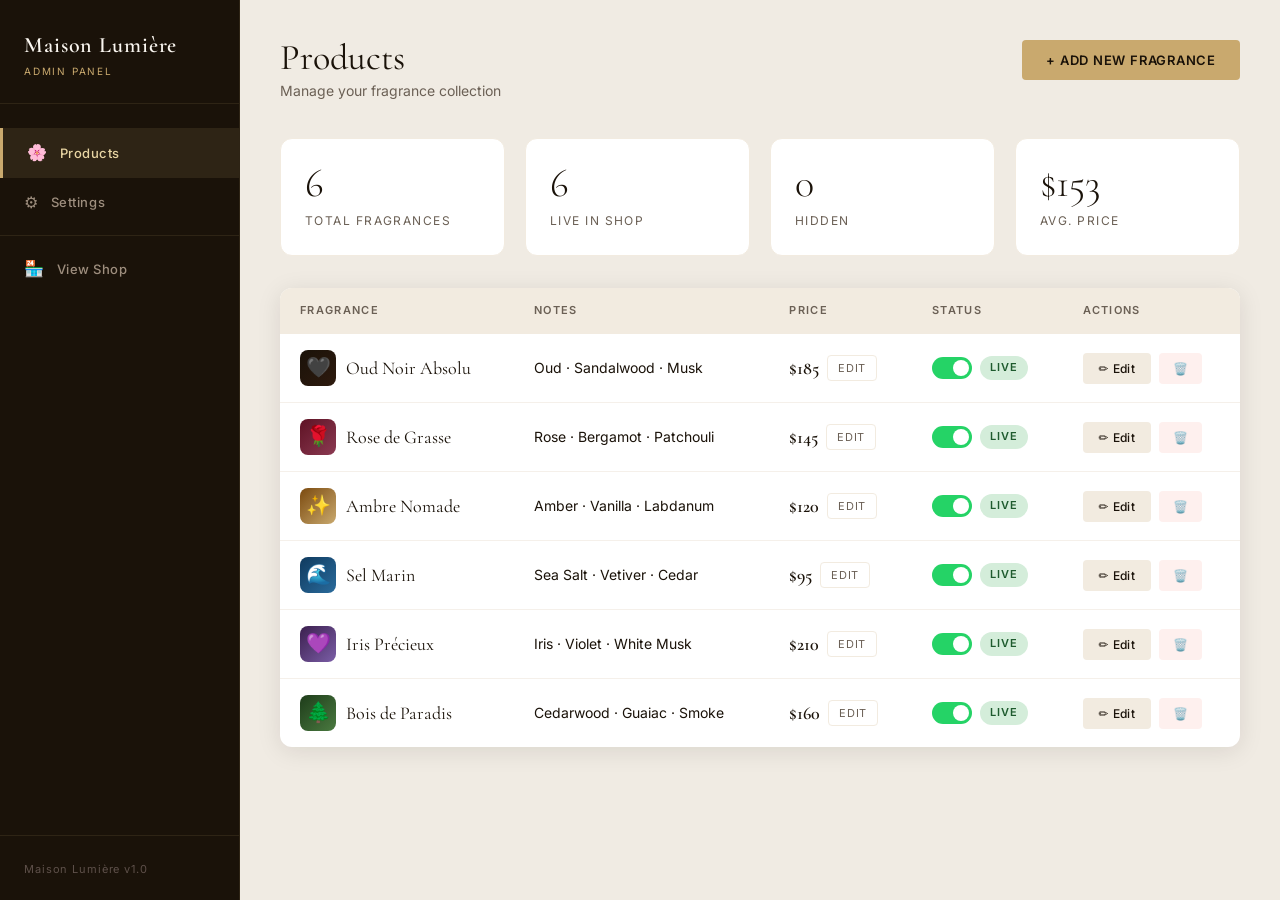
==== admin/index.html @ b57f6937 "Add files via upload" ====
<!DOCTYPE html>
<html lang="en">
<head>
  <meta charset="UTF-8"/>
  <meta name="viewport" content="width=device-width, initial-scale=1.0"/>
  <title>Admin — Maison Lumière</title>
  <link rel="preconnect" href="https://fonts.googleapis.com"/>
  <link href="https://fonts.googleapis.com/css2?family=Cormorant+Garamond:ital,wght@0,300;0,400;0,600;1,400&family=Inter:wght@300;400;500;600&display=swap" rel="stylesheet"/>
  <link rel="stylesheet" href="../css/style.css"/>
  <link rel="stylesheet" href="admin.css"/>
</head>
<body class="admin-body">

  <!-- ADMIN SIDEBAR -->
  <aside class="admin-sidebar">
    <div class="sidebar-logo">
      <span class="logo-main">Maison Lumière</span>
      <span class="logo-sub">Admin Panel</span>
    </div>
    <nav class="sidebar-nav">
      <a href="#" class="sn-item active" data-tab="products">
        <span class="sn-icon">🌸</span> Products
      </a>
      <a href="#" class="sn-item" data-tab="settings">
        <span class="sn-icon">⚙️</span> Settings
      </a>
      <a href="../index.html" class="sn-item sn-external">
        <span class="sn-icon">🏪</span> View Shop
      </a>
    </nav>
    <div class="sidebar-footer">
      <span class="sidebar-version">Maison Lumière v1.0</span>
    </div>
  </aside>

  <!-- MAIN CONTENT -->
  <main class="admin-main">

    <!-- PRODUCTS TAB -->
    <div class="tab-pane active" id="tab-products">
      <div class="admin-topbar">
        <div>
          <h1 class="admin-title">Products</h1>
          <p class="admin-subtitle">Manage your fragrance collection</p>
        </div>
        <button class="btn-add" id="btnAddProduct">+ Add New Fragrance</button>
      </div>

      <!-- Stats -->
      <div class="stats-row" id="statsRow"></div>

      <!-- Product Table -->
      <div class="table-wrap">
        <table class="admin-table" id="adminTable">
          <thead>
            <tr>
              <th>Fragrance</th>
              <th>Notes</th>
              <th>Price</th>
              <th>Status</th>
              <th>Actions</th>
            </tr>
          </thead>
          <tbody id="adminTableBody"></tbody>
        </table>
      </div>
    </div>

    <!-- SETTINGS TAB -->
    <div class="tab-pane" id="tab-settings">
      <div class="admin-topbar">
        <div>
          <h1 class="admin-title">Settings</h1>
          <p class="admin-subtitle">WhatsApp number, shop name, currency</p>
        </div>
      </div>
      <div class="settings-card">
        <div class="settings-section">
          <h3 class="settings-heading">WhatsApp Configuration</h3>
          <div class="form-group">
            <label>WhatsApp Number</label>
            <input type="text" id="settingWhatsapp" placeholder="e.g. 9665XXXXXXXX (with country code, no +)"/>
            <small>Include country code without +. Example: 9665XXXXXXXX for Saudi Arabia</small>
          </div>
        </div>
        <div class="settings-section">
          <h3 class="settings-heading">Shop Identity</h3>
          <div class="form-group">
            <label>Shop Name</label>
            <input type="text" id="settingShopName" placeholder="My Fragrance Shop"/>
          </div>
          <div class="form-group">
            <label>Currency</label>
            <select id="settingCurrency">
              <option value="USD">USD ($)</option>
              <option value="EUR">EUR (€)</option>
              <option value="GBP">GBP (£)</option>
              <option value="SAR">SAR (SR)</option>
              <option value="AED">AED</option>
            </select>
          </div>
        </div>
        <button class="btn-save" id="btnSaveSettings">Save Settings</button>
        <p class="save-msg" id="saveMsg" style="display:none">✓ Settings saved!</p>
      </div>
    </div>

  </main>

  <!-- ADD / EDIT PRODUCT MODAL -->
  <div class="modal-overlay" id="productModal">
    <div class="modal admin-modal">
      <button class="modal-close" id="productModalClose">✕</button>
      <h3 class="modal-title" id="productModalTitle">Add New Fragrance</h3>

      <div class="modal-grid">
        <div class="form-group">
          <label>Fragrance Name *</label>
          <input type="text" id="pName" placeholder="e.g. Oud Noir Absolu"/>
        </div>
        <div class="form-group">
          <label>Price *</label>
          <input type="number" id="pPrice" placeholder="e.g. 150" min="0"/>
        </div>
        <div class="form-group full">
          <label>Scent Notes</label>
          <input type="text" id="pNotes" placeholder="e.g. Oud · Rose · Musk"/>
        </div>
        <div class="form-group full">
          <label>Description</label>
          <textarea id="pDesc" placeholder="Describe the fragrance experience..."></textarea>
        </div>
        <div class="form-group">
          <label>Emoji Icon</label>
          <input type="text" id="pEmoji" placeholder="🌸" maxlength="4"/>
        </div>
        <div class="form-group">
          <label>Badge (optional)</label>
          <input type="text" id="pBadge" placeholder="New / Limited / Bestseller"/>
        </div>
        <div class="form-group full">
          <label>Card Background Gradient</label>
          <select id="pBg">
            <option value="linear-gradient(135deg,#1A1209 0%,#2E1A0E 100%)">Dark Oud</option>
            <option value="linear-gradient(135deg,#5E1224 0%,#8B3A52 100%)">Deep Rose</option>
            <option value="linear-gradient(135deg,#7B4A0F 0%,#C9A96E 100%)">Warm Amber</option>
            <option value="linear-gradient(135deg,#0F3A5E 0%,#2A6B9C 100%)">Ocean Blue</option>
            <option value="linear-gradient(135deg,#3B1F4E 0%,#7B5EA7 100%)">Iris Purple</option>
            <option value="linear-gradient(135deg,#1E3C1A 0%,#4A7A40 100%)">Forest Green</option>
            <option value="linear-gradient(135deg,#3A2B1A 0%,#6B5040 100%)">Rich Brown</option>
            <option value="linear-gradient(135deg,#C9A96E 0%,#E8D5A3 100%)">Gold</option>
          </select>
        </div>
        <div class="form-group">
          <label>Available in Shop</label>
          <select id="pAvailable">
            <option value="true">Yes — Show to customers</option>
            <option value="false">No — Hide from shop</option>
          </select>
        </div>
      </div>

      <input type="hidden" id="pEditId" value=""/>
      <button class="btn-save" id="btnSaveProduct">Save Fragrance</button>
    </div>
  </div>

  <!-- DELETE CONFIRM MODAL -->
  <div class="modal-overlay" id="deleteModal">
    <div class="modal" style="max-width:380px; text-align:center;">
      <button class="modal-close" id="deleteModalClose">✕</button>
      <div style="font-size:48px; margin-bottom:16px;">🗑️</div>
      <h3 class="modal-title" style="margin-bottom:8px;">Remove Fragrance?</h3>
      <p style="color:var(--smoke); margin-bottom:28px;" id="deleteProductName">This cannot be undone.</p>
      <div style="display:flex; gap:12px; justify-content:center;">
        <button class="btn-cancel" id="deleteCancel">Cancel</button>
        <button class="btn-delete" id="deleteConfirm">Yes, Remove</button>
      </div>
    </div>
  </div>

  <script src="../js/products.js"></script>
  <script src="admin.js"></script>
</body>
</html>
---- css/style.css ----
/* =============================================
   MAISON LUMIÈRE — FRAGRANCE SHOP STYLESHEET
   ============================================= */

/* --- TOKENS --- */
:root {
  --gold:        #C9A96E;
  --gold-light:  #E8D5A3;
  --gold-dark:   #9B7A3F;
  --ink:         #1A1209;
  --ink-soft:    #2E2415;
  --smoke:       #6B6055;
  --parchment:   #FAF6F0;
  --parchment-2: #F2EBE0;
  --white:       #FFFFFF;
  --green-wa:    #25D366;

  --font-display: 'Cormorant Garamond', Georgia, serif;
  --font-body:    'Inter', system-ui, sans-serif;

  --radius: 4px;
  --radius-lg: 12px;
  --shadow: 0 4px 24px rgba(26,18,9,0.10);
  --shadow-hover: 0 12px 40px rgba(26,18,9,0.18);
}

/* --- RESET --- */
*, *::before, *::after { box-sizing: border-box; margin: 0; padding: 0; }
html { scroll-behavior: smooth; }
body {
  font-family: var(--font-body);
  background: var(--parchment);
  color: var(--ink);
  line-height: 1.6;
  font-size: 15px;
}
a { text-decoration: none; color: inherit; }
img { display: block; max-width: 100%; }
input, select, textarea, button { font-family: inherit; font-size: inherit; }

/* --- HEADER --- */
.site-header {
  position: sticky;
  top: 0;
  z-index: 100;
  background: rgba(250, 246, 240, 0.92);
  backdrop-filter: blur(12px);
  border-bottom: 1px solid var(--gold-light);
}
.header-inner {
  max-width: 1200px;
  margin: 0 auto;
  padding: 0 32px;
  height: 68px;
  display: flex;
  align-items: center;
  justify-content: space-between;
}
.logo { display: flex; flex-direction: column; line-height: 1.1; }
.logo-main {
  font-family: var(--font-display);
  font-size: 22px;
  font-weight: 600;
  color: var(--ink);
  letter-spacing: 0.04em;
}
.logo-sub {
  font-size: 10px;
  letter-spacing: 0.18em;
  text-transform: uppercase;
  color: var(--gold-dark);
  font-weight: 400;
}
.nav { display: flex; align-items: center; gap: 32px; }
.nav a {
  font-size: 13px;
  letter-spacing: 0.06em;
  text-transform: uppercase;
  color: var(--smoke);
  font-weight: 500;
  transition: color 0.2s;
}
.nav a:hover { color: var(--gold-dark); }
.nav-admin {
  background: var(--ink);
  color: var(--gold-light) !important;
  padding: 8px 16px;
  border-radius: var(--radius);
}
.nav-admin:hover { background: var(--ink-soft) !important; color: var(--gold) !important; }

/* --- HERO --- */
.hero {
  min-height: 88vh;
  display: grid;
  grid-template-columns: 1fr 1fr;
  align-items: center;
  max-width: 1200px;
  margin: 0 auto;
  padding: 80px 32px;
  gap: 64px;
  position: relative;
}
.hero-eyebrow {
  font-size: 11px;
  letter-spacing: 0.2em;
  text-transform: uppercase;
  color: var(--gold-dark);
  margin-bottom: 20px;
  font-weight: 500;
}
.hero-title {
  font-family: var(--font-display);
  font-size: clamp(52px, 6vw, 80px);
  font-weight: 300;
  line-height: 1.08;
  color: var(--ink);
  margin-bottom: 24px;
}
.hero-title em { font-style: italic; color: var(--gold-dark); }
.hero-desc {
  color: var(--smoke);
  font-size: 16px;
  line-height: 1.75;
  max-width: 420px;
  margin-bottom: 40px;
}
.btn-primary {
  display: inline-block;
  background: var(--ink);
  color: var(--gold-light);
  padding: 14px 32px;
  border-radius: var(--radius);
  font-size: 13px;
  letter-spacing: 0.1em;
  text-transform: uppercase;
  font-weight: 500;
  transition: background 0.2s, transform 0.15s;
}
.btn-primary:hover { background: var(--gold-dark); transform: translateY(-1px); }

/* Hero orbs — abstract fragrance "liquid" visual */
.hero-visual {
  position: relative;
  height: 480px;
}
.hero-orb {
  position: absolute;
  border-radius: 50%;
  filter: blur(60px);
  mix-blend-mode: multiply;
}
.orb-1 { width: 360px; height: 360px; background: #D4A96E55; top: 40px; left: 40px; animation: drift 8s ease-in-out infinite; }
.orb-2 { width: 260px; height: 260px; background: #9B7A3F44; top: 120px; left: 140px; animation: drift 11s ease-in-out infinite reverse; }
.orb-3 { width: 200px; height: 200px; background: #C9A96E33; bottom: 60px; right: 40px; animation: drift 14s ease-in-out infinite; }
@keyframes drift {
  0%, 100% { transform: translate(0, 0) scale(1); }
  33% { transform: translate(20px, -20px) scale(1.05); }
  66% { transform: translate(-15px, 15px) scale(0.97); }
}

/* --- SHOP SECTION --- */
.shop-section {
  background: var(--parchment-2);
  padding: 100px 32px;
}
.section-header { text-align: center; margin-bottom: 64px; }
.section-eyebrow {
  font-size: 11px;
  letter-spacing: 0.22em;
  text-transform: uppercase;
  color: var(--gold-dark);
  margin-bottom: 16px;
  font-weight: 500;
}
.section-title {
  font-family: var(--font-display);
  font-size: clamp(36px, 4vw, 52px);
  font-weight: 300;
  color: var(--ink);
  line-height: 1.15;
}
.section-title em { font-style: italic; color: var(--gold-dark); }

.product-grid {
  max-width: 1200px;
  margin: 0 auto;
  display: grid;
  grid-template-columns: repeat(auto-fill, minmax(280px, 1fr));
  gap: 32px;
}

/* Product Card */
.product-card {
  background: var(--white);
  border-radius: var(--radius-lg);
  overflow: hidden;
  box-shadow: var(--shadow);
  transition: box-shadow 0.3s, transform 0.3s;
  display: flex;
  flex-direction: column;
}
.product-card:hover { box-shadow: var(--shadow-hover); transform: translateY(-4px); }

.product-thumb {
  width: 100%;
  aspect-ratio: 3/4;
  display: flex;
  align-items: center;
  justify-content: center;
  font-size: 72px;
  position: relative;
  overflow: hidden;
}
.product-badge {
  position: absolute;
  top: 16px;
  right: 16px;
  background: var(--ink);
  color: var(--gold-light);
  font-size: 10px;
  letter-spacing: 0.12em;
  text-transform: uppercase;
  padding: 4px 10px;
  border-radius: 2px;
}

.product-body { padding: 24px; flex: 1; display: flex; flex-direction: column; }
.product-notes {
  font-size: 10px;
  letter-spacing: 0.14em;
  text-transform: uppercase;
  color: var(--gold-dark);
  margin-bottom: 8px;
}
.product-name {
  font-family: var(--font-display);
  font-size: 24px;
  font-weight: 400;
  color: var(--ink);
  line-height: 1.2;
  margin-bottom: 10px;
}
.product-desc {
  font-size: 13px;
  color: var(--smoke);
  line-height: 1.65;
  flex: 1;
  margin-bottom: 20px;
}
.product-footer {
  display: flex;
  align-items: center;
  justify-content: space-between;
  border-top: 1px solid var(--parchment-2);
  padding-top: 18px;
  margin-top: auto;
}
.product-price {
  font-family: var(--font-display);
  font-size: 26px;
  font-weight: 600;
  color: var(--ink);
}
.product-price span { font-size: 14px; font-weight: 300; color: var(--smoke); }

.btn-order {
  background: var(--gold);
  color: var(--ink);
  border: none;
  padding: 10px 20px;
  border-radius: var(--radius);
  font-size: 12px;
  letter-spacing: 0.08em;
  text-transform: uppercase;
  font-weight: 600;
  cursor: pointer;
  transition: background 0.2s, transform 0.15s;
}
.btn-order:hover { background: var(--gold-dark); color: var(--white); transform: translateY(-1px); }

/* Empty state */
.empty-state {
  grid-column: 1/-1;
  text-align: center;
  padding: 80px 32px;
  color: var(--smoke);
  font-family: var(--font-display);
  font-size: 22px;
  font-style: italic;
}

/* --- ABOUT --- */
.about-section { padding: 120px 32px; }
.about-inner {
  max-width: 1100px;
  margin: 0 auto;
  display: grid;
  grid-template-columns: 1fr 1fr;
  gap: 80px;
  align-items: center;
}
.about-text p {
  color: var(--smoke);
  line-height: 1.8;
  margin-top: 20px;
}
.about-visual {
  display: flex;
  flex-direction: column;
  gap: 40px;
}
.about-stat {
  border-left: 2px solid var(--gold);
  padding-left: 24px;
}
.stat-num {
  display: block;
  font-family: var(--font-display);
  font-size: 52px;
  font-weight: 300;
  color: var(--ink);
  line-height: 1;
}
.stat-label {
  font-size: 12px;
  letter-spacing: 0.14em;
  text-transform: uppercase;
  color: var(--smoke);
  margin-top: 4px;
  display: block;
}

/* --- CONTACT --- */
.contact-section {
  background: var(--ink);
  padding: 120px 32px;
  text-align: center;
}
.contact-section .section-eyebrow { color: var(--gold); }
.contact-section .section-title { color: var(--parchment); }
.contact-desc { color: #9E8E7E; margin: 20px auto 40px; max-width: 400px; font-size: 16px; }

.btn-whatsapp {
  display: inline-flex;
  align-items: center;
  gap: 10px;
  background: var(--green-wa);
  color: var(--white);
  padding: 15px 32px;
  border-radius: var(--radius);
  font-size: 14px;
  font-weight: 600;
  letter-spacing: 0.04em;
  cursor: pointer;
  border: none;
  transition: filter 0.2s, transform 0.15s;
}
.btn-whatsapp:hover { filter: brightness(1.1); transform: translateY(-1px); }

/* --- FOOTER --- */
.site-footer {
  background: var(--ink-soft);
  border-top: 1px solid #2E2415;
  padding: 28px 32px;
}
.footer-inner {
  max-width: 1200px;
  margin: 0 auto;
  display: flex;
  justify-content: space-between;
  align-items: center;
}
.footer-copy { font-size: 12px; color: var(--smoke); }

/* --- ORDER MODAL --- */
.modal-overlay {
  display: none;
  position: fixed;
  inset: 0;
  background: rgba(26,18,9,0.65);
  backdrop-filter: blur(6px);
  z-index: 500;
  align-items: center;
  justify-content: center;
  padding: 24px;
}
.modal-overlay.open { display: flex; }

.modal {
  background: var(--white);
  border-radius: var(--radius-lg);
  padding: 40px;
  max-width: 460px;
  width: 100%;
  position: relative;
  box-shadow: 0 24px 80px rgba(0,0,0,0.3);
  animation: modalIn 0.25s ease;
}
@keyframes modalIn {
  from { opacity: 0; transform: translateY(20px) scale(0.97); }
  to   { opacity: 1; transform: translateY(0) scale(1); }
}
.modal-close {
  position: absolute;
  top: 16px; right: 16px;
  background: none; border: none;
  font-size: 20px;
  color: var(--smoke);
  cursor: pointer;
  width: 32px; height: 32px;
  display: flex; align-items: center; justify-content: center;
  border-radius: 50%;
  transition: background 0.2s;
}
.modal-close:hover { background: var(--parchment-2); }
.modal-eyebrow { font-size: 11px; letter-spacing: 0.18em; text-transform: uppercase; color: var(--gold-dark); margin-bottom: 8px; }
.modal-title { font-family: var(--font-display); font-size: 28px; font-weight: 400; color: var(--ink); margin-bottom: 4px; }
.modal-price { font-family: var(--font-display); font-size: 20px; color: var(--gold-dark); margin-bottom: 28px; font-weight: 600; }

.form-group { margin-bottom: 18px; }
.form-group label { display: block; font-size: 11px; letter-spacing: 0.1em; text-transform: uppercase; color: var(--smoke); margin-bottom: 6px; font-weight: 500; }
.form-group input,
.form-group select,
.form-group textarea {
  width: 100%;
  padding: 11px 14px;
  border: 1px solid var(--parchment-2);
  border-radius: var(--radius);
  background: var(--parchment);
  color: var(--ink);
  outline: none;
  transition: border-color 0.2s;
}
.form-group input:focus,
.form-group select:focus,
.form-group textarea:focus { border-color: var(--gold); }
.form-group textarea { resize: vertical; min-height: 80px; }
.modal .btn-whatsapp { width: 100%; justify-content: center; margin-top: 8px; }

/* --- RESPONSIVE --- */
@media (max-width: 768px) {
  .hero { grid-template-columns: 1fr; min-height: auto; padding: 60px 20px; }
  .hero-visual { display: none; }
  .about-inner { grid-template-columns: 1fr; gap: 48px; }
  .nav { gap: 16px; }
  .nav a:not(.nav-admin):not(:last-child) { display: none; }
  .header-inner { padding: 0 20px; }
  .shop-section, .about-section, .contact-section { padding: 60px 20px; }
  .product-grid { grid-template-columns: repeat(auto-fill, minmax(240px, 1fr)); gap: 20px; }
  .footer-inner { flex-direction: column; gap: 8px; text-align: center; }
}
---- admin/admin.css ----
/* =============================================
   ADMIN PANEL STYLES
   ============================================= */

.admin-body {
  display: flex;
  min-height: 100vh;
  background: #F0EBE3;
}

/* --- SIDEBAR --- */
.admin-sidebar {
  width: 240px;
  min-height: 100vh;
  background: var(--ink);
  display: flex;
  flex-direction: column;
  position: fixed;
  top: 0; left: 0; bottom: 0;
  z-index: 50;
  border-right: 1px solid #2E2415;
}
.sidebar-logo {
  padding: 28px 24px 24px;
  border-bottom: 1px solid #2E2415;
  display: flex;
  flex-direction: column;
}
.sidebar-logo .logo-main { color: var(--parchment); }
.sidebar-logo .logo-sub { color: var(--gold); }

.sidebar-nav { flex: 1; padding: 24px 0; }
.sn-item {
  display: flex;
  align-items: center;
  gap: 12px;
  padding: 12px 24px;
  font-size: 13px;
  font-weight: 500;
  color: #9E8E7E;
  letter-spacing: 0.04em;
  transition: background 0.2s, color 0.2s;
  cursor: pointer;
}
.sn-item:hover { background: #2E2415; color: var(--parchment); }
.sn-item.active { background: #2E2415; color: var(--gold-light); border-left: 3px solid var(--gold); }
.sn-icon { font-size: 16px; }
.sn-external { margin-top: 8px; border-top: 1px solid #2E2415; padding-top: 20px; }

.sidebar-footer { padding: 20px 24px; border-top: 1px solid #2E2415; }
.sidebar-version { font-size: 11px; color: #5E504A; letter-spacing: 0.08em; }

/* --- MAIN --- */
.admin-main {
  margin-left: 240px;
  flex: 1;
  padding: 40px;
  min-height: 100vh;
}

.tab-pane { display: none; }
.tab-pane.active { display: block; }

.admin-topbar {
  display: flex;
  align-items: flex-start;
  justify-content: space-between;
  margin-bottom: 36px;
  gap: 16px;
}
.admin-title {
  font-family: var(--font-display);
  font-size: 36px;
  font-weight: 400;
  color: var(--ink);
  line-height: 1;
}
.admin-subtitle { color: var(--smoke); font-size: 14px; margin-top: 4px; }

.btn-add {
  background: var(--gold);
  color: var(--ink);
  border: none;
  padding: 12px 24px;
  border-radius: var(--radius);
  font-size: 13px;
  font-weight: 600;
  letter-spacing: 0.06em;
  text-transform: uppercase;
  cursor: pointer;
  transition: background 0.2s, transform 0.15s;
  white-space: nowrap;
}
.btn-add:hover { background: var(--gold-dark); color: var(--white); transform: translateY(-1px); }

/* --- STATS --- */
.stats-row {
  display: grid;
  grid-template-columns: repeat(auto-fit, minmax(160px, 1fr));
  gap: 20px;
  margin-bottom: 32px;
}
.stat-card {
  background: var(--white);
  border-radius: var(--radius-lg);
  padding: 24px;
  border: 1px solid var(--parchment-2);
}
.stat-card .stat-num {
  font-family: var(--font-display);
  font-size: 40px;
  font-weight: 300;
  color: var(--ink);
  line-height: 1;
}
.stat-card .stat-label {
  font-size: 12px;
  text-transform: uppercase;
  letter-spacing: 0.12em;
  color: var(--smoke);
  display: block;
  margin-top: 8px;
}

/* --- TABLE --- */
.table-wrap {
  background: var(--white);
  border-radius: var(--radius-lg);
  overflow: hidden;
  box-shadow: var(--shadow);
}
.admin-table {
  width: 100%;
  border-collapse: collapse;
  font-size: 14px;
}
.admin-table th {
  background: var(--parchment-2);
  padding: 14px 20px;
  text-align: left;
  font-size: 11px;
  letter-spacing: 0.12em;
  text-transform: uppercase;
  color: var(--smoke);
  font-weight: 600;
  border-bottom: 1px solid var(--parchment-2);
}
.admin-table td {
  padding: 16px 20px;
  border-bottom: 1px solid #F5F0EA;
  color: var(--ink);
  vertical-align: middle;
}
.admin-table tr:last-child td { border-bottom: none; }
.admin-table tr:hover td { background: var(--parchment); }

.table-product-name {
  font-family: var(--font-display);
  font-size: 18px;
  font-weight: 400;
  display: flex;
  align-items: center;
  gap: 10px;
}
.table-emoji {
  width: 36px; height: 36px;
  border-radius: 8px;
  display: flex; align-items: center; justify-content: center;
  font-size: 20px;
  flex-shrink: 0;
}

.table-price {
  font-family: var(--font-display);
  font-size: 18px;
  font-weight: 600;
  color: var(--ink);
}

.price-edit-wrap {
  display: flex;
  align-items: center;
  gap: 8px;
}
.price-input {
  width: 90px;
  padding: 6px 10px;
  border: 1px solid var(--gold);
  border-radius: var(--radius);
  font-family: var(--font-display);
  font-size: 16px;
  font-weight: 600;
  color: var(--ink);
  background: var(--parchment);
  display: none;
}
.btn-price-save {
  background: var(--green-wa);
  color: white;
  border: none;
  padding: 5px 10px;
  border-radius: var(--radius);
  font-size: 12px;
  cursor: pointer;
  display: none;
}
.btn-price-edit {
  background: none;
  border: 1px solid var(--parchment-2);
  color: var(--smoke);
  padding: 5px 10px;
  border-radius: var(--radius);
  font-size: 11px;
  cursor: pointer;
  letter-spacing: 0.06em;
  text-transform: uppercase;
  transition: border-color 0.2s, color 0.2s;
}
.btn-price-edit:hover { border-color: var(--gold); color: var(--gold-dark); }

.badge {
  display: inline-block;
  padding: 3px 10px;
  border-radius: 20px;
  font-size: 11px;
  letter-spacing: 0.08em;
  text-transform: uppercase;
  font-weight: 600;
}
.badge-available { background: #D4EDDA; color: #1E5B2E; }
.badge-hidden    { background: #F5E6E0; color: #7A2A1A; }

.action-btns { display: flex; gap: 8px; }
.btn-edit-row {
  background: var(--parchment-2);
  color: var(--ink);
  border: none;
  padding: 8px 16px;
  border-radius: var(--radius);
  font-size: 12px;
  cursor: pointer;
  font-weight: 500;
  letter-spacing: 0.04em;
  transition: background 0.2s;
}
.btn-edit-row:hover { background: var(--gold-light); }
.btn-delete-row {
  background: #FEF0EE;
  color: #B72B1A;
  border: none;
  padding: 8px 14px;
  border-radius: var(--radius);
  font-size: 12px;
  cursor: pointer;
  font-weight: 600;
  transition: background 0.2s;
}
.btn-delete-row:hover { background: #F5C2BC; }

/* Toggle switch */
.toggle-wrap { display: flex; align-items: center; gap: 8px; }
.toggle {
  position: relative;
  width: 40px; height: 22px;
}
.toggle input { opacity: 0; width: 0; height: 0; }
.toggle-slider {
  position: absolute;
  inset: 0;
  background: #D5C5B5;
  border-radius: 22px;
  cursor: pointer;
  transition: background 0.2s;
}
.toggle-slider:before {
  content: '';
  position: absolute;
  width: 16px; height: 16px;
  left: 3px; top: 3px;
  background: white;
  border-radius: 50%;
  transition: transform 0.2s;
}
.toggle input:checked + .toggle-slider { background: var(--green-wa); }
.toggle input:checked + .toggle-slider:before { transform: translateX(18px); }

/* --- SETTINGS --- */
.settings-card {
  background: var(--white);
  border-radius: var(--radius-lg);
  padding: 40px;
  max-width: 600px;
  box-shadow: var(--shadow);
}
.settings-section { margin-bottom: 36px; }
.settings-heading {
  font-family: var(--font-display);
  font-size: 20px;
  font-weight: 400;
  color: var(--ink);
  margin-bottom: 20px;
  padding-bottom: 12px;
  border-bottom: 1px solid var(--parchment-2);
}
.settings-card .form-group { margin-bottom: 20px; }
.settings-card small {
  display: block;
  font-size: 12px;
  color: var(--smoke);
  margin-top: 4px;
  line-height: 1.5;
}

.btn-save {
  background: var(--ink);
  color: var(--gold-light);
  border: none;
  padding: 13px 28px;
  border-radius: var(--radius);
  font-size: 13px;
  font-weight: 600;
  letter-spacing: 0.08em;
  text-transform: uppercase;
  cursor: pointer;
  transition: background 0.2s;
}
.btn-save:hover { background: var(--gold-dark); }
.save-msg { color: var(--green-wa); font-size: 14px; margin-top: 12px; font-weight: 500; }

/* --- ADMIN MODAL --- */
.admin-modal { max-width: 600px; }
.modal-grid {
  display: grid;
  grid-template-columns: 1fr 1fr;
  gap: 16px;
  margin: 20px 0;
}
.modal-grid .full { grid-column: 1 / -1; }
.admin-modal .modal-title { margin-bottom: 0; }

.btn-cancel {
  background: var(--parchment-2);
  color: var(--smoke);
  border: none;
  padding: 11px 24px;
  border-radius: var(--radius);
  font-size: 13px;
  font-weight: 600;
  cursor: pointer;
  transition: background 0.2s;
}
.btn-cancel:hover { background: #E8DED0; }
.btn-delete {
  background: #B72B1A;
  color: white;
  border: none;
  padding: 11px 24px;
  border-radius: var(--radius);
  font-size: 13px;
  font-weight: 600;
  cursor: pointer;
  transition: background 0.2s;
}
.btn-delete:hover { background: #8B1E12; }

/* Empty table */
.empty-table-row td {
  text-align: center;
  padding: 60px;
  color: var(--smoke);
  font-family: var(--font-display);
  font-size: 20px;
  font-style: italic;
}

/* Responsive */
@media (max-width: 900px) {
  .admin-sidebar { width: 200px; }
  .admin-main { margin-left: 200px; padding: 24px; }
}
@media (max-width: 640px) {
  .admin-sidebar { display: none; }
  .admin-main { margin-left: 0; padding: 20px; }
  .modal-grid { grid-template-columns: 1fr; }
  .admin-table th:nth-child(2),
  .admin-table td:nth-child(2) { display: none; }
}
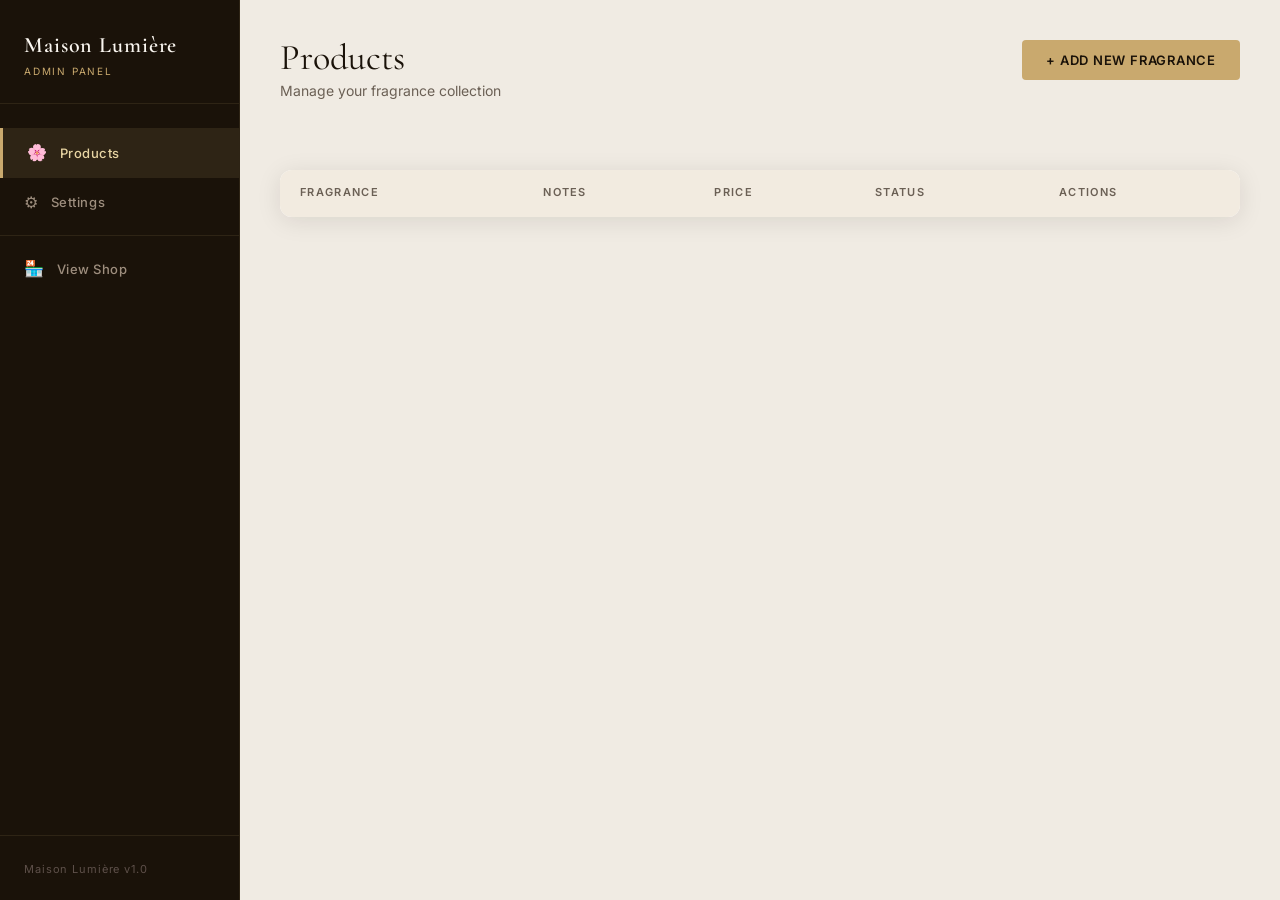
==== commit 75e53f19: "Add files via upload" ====
--- a/admin/index.html
+++ b/admin/index.html
@@ -181,5 +181,17 @@
 
   <script src="../js/products.js"></script>
   <script src="admin.js"></script>
+
+  <!-- PASSWORD OVERLAY -->
+  <div id="passwordOverlay" style="display:none; position:fixed; inset:0; background:rgba(26,18,9,0.97); z-index:9999; align-items:center; justify-content:center; flex-direction:column;">
+    <div style="background:#FAF6F0; border-radius:12px; padding:48px 40px; max-width:380px; width:90%; text-align:center; box-shadow:0 24px 80px rgba(0,0,0,0.5);">
+      <div style="font-size:40px; margin-bottom:16px;">🔒</div>
+      <h2 style="font-family:'Cormorant Garamond',serif; font-size:28px; font-weight:400; color:#1A1209; margin-bottom:8px;">Admin Access</h2>
+      <p style="color:#6B6055; font-size:14px; margin-bottom:24px;">Enter your password to continue</p>
+      <input id="passwordInput" type="password" placeholder="Password" style="width:100%; padding:12px 16px; border:1px solid #E8D5A3; border-radius:4px; font-size:15px; background:#fff; color:#1A1209; outline:none; margin-bottom:12px;"/>
+      <p id="passwordError" style="display:none; color:#B72B1A; font-size:13px; margin-bottom:12px;">❌ Wrong password. Try again.</p>
+      <button id="passwordSubmit" style="width:100%; background:#1A1209; color:#E8D5A3; border:none; padding:13px; border-radius:4px; font-size:14px; font-weight:600; letter-spacing:0.08em; text-transform:uppercase; cursor:pointer;">Enter Admin</button>
+    </div>
+  </div>
 </body>
 </html>
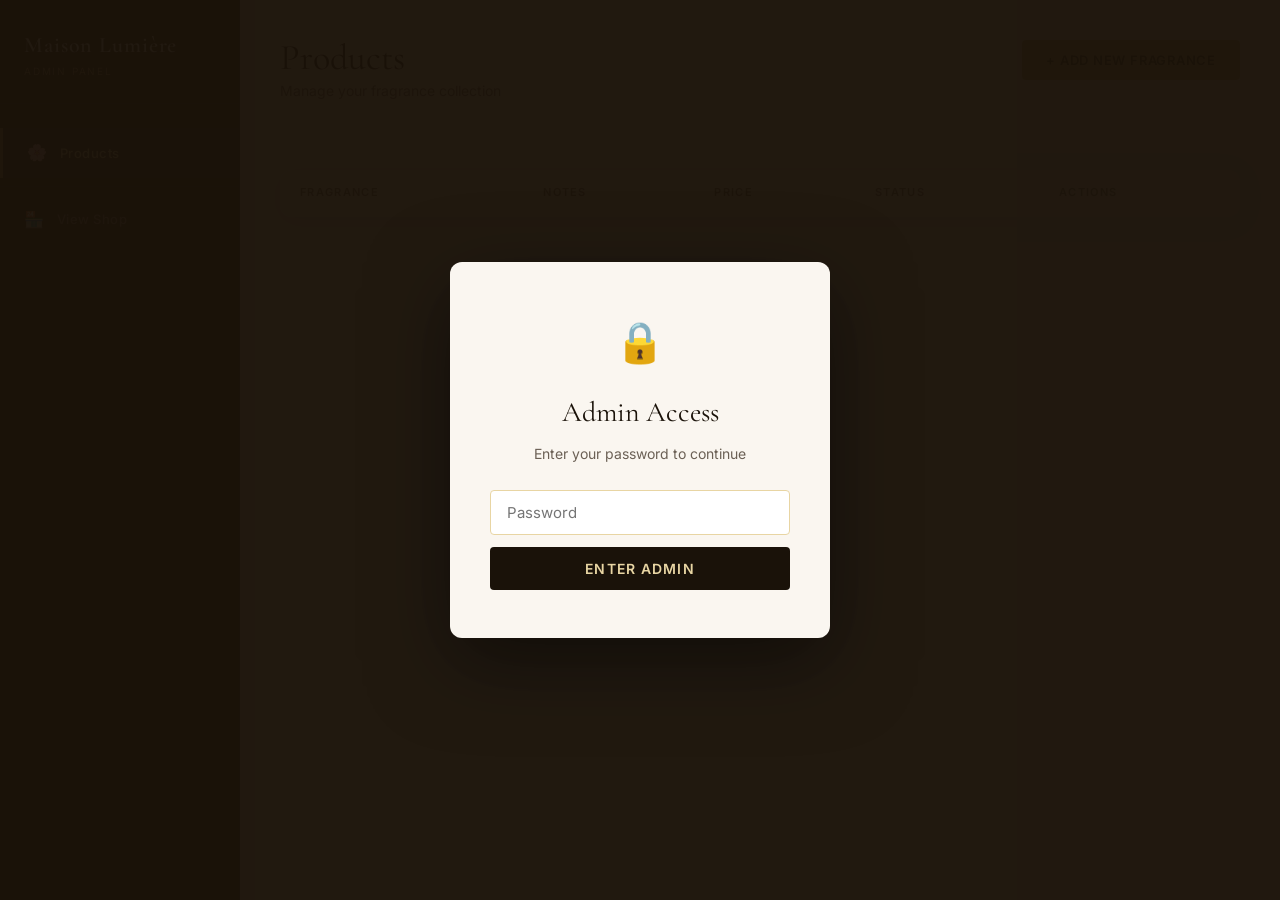
==== commit e4d5ff85: "Add files via upload" ====
--- a/admin/index.html
+++ b/admin/index.html
@@ -11,32 +11,32 @@
 </head>
 <body class="admin-body">
 
-  <!-- ADMIN SIDEBAR -->
+  <!-- PASSWORD OVERLAY -->
+  <div id="passwordOverlay" style="position:fixed;inset:0;background:rgba(26,18,9,0.97);z-index:9999;display:flex;align-items:center;justify-content:center;">
+    <div style="background:#FAF6F0;border-radius:12px;padding:48px 40px;max-width:380px;width:90%;text-align:center;box-shadow:0 24px 80px rgba(0,0,0,0.5);">
+      <div style="font-size:40px;margin-bottom:16px;">🔒</div>
+      <h2 style="font-family:'Cormorant Garamond',serif;font-size:28px;font-weight:400;color:#1A1209;margin-bottom:8px;">Admin Access</h2>
+      <p style="color:#6B6055;font-size:14px;margin-bottom:24px;">Enter your password to continue</p>
+      <input id="passwordInput" type="password" placeholder="Password" style="width:100%;padding:12px 16px;border:1px solid #E8D5A3;border-radius:4px;font-size:15px;background:#fff;color:#1A1209;outline:none;margin-bottom:12px;"/>
+      <p id="passwordError" style="display:none;color:#B72B1A;font-size:13px;margin-bottom:12px;">❌ Wrong password. Try again.</p>
+      <button id="passwordSubmit" style="width:100%;background:#1A1209;color:#E8D5A3;border:none;padding:13px;border-radius:4px;font-size:14px;font-weight:600;letter-spacing:0.08em;text-transform:uppercase;cursor:pointer;">Enter Admin</button>
+    </div>
+  </div>
+
+  <!-- SIDEBAR -->
   <aside class="admin-sidebar">
     <div class="sidebar-logo">
       <span class="logo-main">Maison Lumière</span>
       <span class="logo-sub">Admin Panel</span>
     </div>
     <nav class="sidebar-nav">
-      <a href="#" class="sn-item active" data-tab="products">
-        <span class="sn-icon">🌸</span> Products
-      </a>
-      <a href="#" class="sn-item" data-tab="settings">
-        <span class="sn-icon">⚙️</span> Settings
-      </a>
-      <a href="../index.html" class="sn-item sn-external">
-        <span class="sn-icon">🏪</span> View Shop
-      </a>
+      <a href="#" class="sn-item active" data-tab="products"><span class="sn-icon">🌸</span> Products</a>
+      <a href="../index.html" class="sn-item sn-external"><span class="sn-icon">🏪</span> View Shop</a>
     </nav>
-    <div class="sidebar-footer">
-      <span class="sidebar-version">Maison Lumière v1.0</span>
-    </div>
   </aside>
 
-  <!-- MAIN CONTENT -->
+  <!-- MAIN -->
   <main class="admin-main">
-
-    <!-- PRODUCTS TAB -->
     <div class="tab-pane active" id="tab-products">
       <div class="admin-topbar">
         <div>
@@ -45,13 +45,9 @@
         </div>
         <button class="btn-add" id="btnAddProduct">+ Add New Fragrance</button>
       </div>
-
-      <!-- Stats -->
       <div class="stats-row" id="statsRow"></div>
-
-      <!-- Product Table -->
       <div class="table-wrap">
-        <table class="admin-table" id="adminTable">
+        <table class="admin-table">
           <thead>
             <tr>
               <th>Fragrance</th>
@@ -65,54 +61,13 @@
         </table>
       </div>
     </div>
-
-    <!-- SETTINGS TAB -->
-    <div class="tab-pane" id="tab-settings">
-      <div class="admin-topbar">
-        <div>
-          <h1 class="admin-title">Settings</h1>
-          <p class="admin-subtitle">WhatsApp number, shop name, currency</p>
-        </div>
-      </div>
-      <div class="settings-card">
-        <div class="settings-section">
-          <h3 class="settings-heading">WhatsApp Configuration</h3>
-          <div class="form-group">
-            <label>WhatsApp Number</label>
-            <input type="text" id="settingWhatsapp" placeholder="e.g. 9665XXXXXXXX (with country code, no +)"/>
-            <small>Include country code without +. Example: 9665XXXXXXXX for Saudi Arabia</small>
-          </div>
-        </div>
-        <div class="settings-section">
-          <h3 class="settings-heading">Shop Identity</h3>
-          <div class="form-group">
-            <label>Shop Name</label>
-            <input type="text" id="settingShopName" placeholder="My Fragrance Shop"/>
-          </div>
-          <div class="form-group">
-            <label>Currency</label>
-            <select id="settingCurrency">
-              <option value="USD">USD ($)</option>
-              <option value="EUR">EUR (€)</option>
-              <option value="GBP">GBP (£)</option>
-              <option value="SAR">SAR (SR)</option>
-              <option value="AED">AED</option>
-            </select>
-          </div>
-        </div>
-        <button class="btn-save" id="btnSaveSettings">Save Settings</button>
-        <p class="save-msg" id="saveMsg" style="display:none">✓ Settings saved!</p>
-      </div>
-    </div>
-
   </main>
 
-  <!-- ADD / EDIT PRODUCT MODAL -->
+  <!-- ADD/EDIT MODAL -->
   <div class="modal-overlay" id="productModal">
     <div class="modal admin-modal">
       <button class="modal-close" id="productModalClose">✕</button>
       <h3 class="modal-title" id="productModalTitle">Add New Fragrance</h3>
-
       <div class="modal-grid">
         <div class="form-group">
           <label>Fragrance Name *</label>
@@ -128,7 +83,7 @@
         </div>
         <div class="form-group full">
           <label>Description</label>
-          <textarea id="pDesc" placeholder="Describe the fragrance experience..."></textarea>
+          <textarea id="pDesc" placeholder="Describe the fragrance..."></textarea>
         </div>
         <div class="form-group">
           <label>Emoji Icon</label>
@@ -139,7 +94,7 @@
           <input type="text" id="pBadge" placeholder="New / Limited / Bestseller"/>
         </div>
         <div class="form-group full">
-          <label>Card Background Gradient</label>
+          <label>Card Background</label>
           <select id="pBg">
             <option value="linear-gradient(135deg,#1A1209 0%,#2E1A0E 100%)">Dark Oud</option>
             <option value="linear-gradient(135deg,#5E1224 0%,#8B3A52 100%)">Deep Rose</option>
@@ -147,7 +102,6 @@
             <option value="linear-gradient(135deg,#0F3A5E 0%,#2A6B9C 100%)">Ocean Blue</option>
             <option value="linear-gradient(135deg,#3B1F4E 0%,#7B5EA7 100%)">Iris Purple</option>
             <option value="linear-gradient(135deg,#1E3C1A 0%,#4A7A40 100%)">Forest Green</option>
-            <option value="linear-gradient(135deg,#3A2B1A 0%,#6B5040 100%)">Rich Brown</option>
             <option value="linear-gradient(135deg,#C9A96E 0%,#E8D5A3 100%)">Gold</option>
           </select>
         </div>
@@ -155,43 +109,32 @@
           <label>Available in Shop</label>
           <select id="pAvailable">
             <option value="true">Yes — Show to customers</option>
-            <option value="false">No — Hide from shop</option>
+            <option value="false">No — Hide</option>
           </select>
         </div>
       </div>
-
-      <input type="hidden" id="pEditId" value=""/>
+      <input type="hidden" id="pEditId"/>
+      <div id="saveError" style="display:none;color:#B72B1A;font-size:13px;margin-bottom:12px;"></div>
       <button class="btn-save" id="btnSaveProduct">Save Fragrance</button>
     </div>
   </div>
 
-  <!-- DELETE CONFIRM MODAL -->
+  <!-- DELETE MODAL -->
   <div class="modal-overlay" id="deleteModal">
-    <div class="modal" style="max-width:380px; text-align:center;">
+    <div class="modal" style="max-width:380px;text-align:center;">
       <button class="modal-close" id="deleteModalClose">✕</button>
-      <div style="font-size:48px; margin-bottom:16px;">🗑️</div>
+      <div style="font-size:48px;margin-bottom:16px;">🗑️</div>
       <h3 class="modal-title" style="margin-bottom:8px;">Remove Fragrance?</h3>
-      <p style="color:var(--smoke); margin-bottom:28px;" id="deleteProductName">This cannot be undone.</p>
-      <div style="display:flex; gap:12px; justify-content:center;">
+      <p style="color:var(--smoke);margin-bottom:28px;" id="deleteProductName">This cannot be undone.</p>
+      <div style="display:flex;gap:12px;justify-content:center;">
         <button class="btn-cancel" id="deleteCancel">Cancel</button>
         <button class="btn-delete" id="deleteConfirm">Yes, Remove</button>
       </div>
     </div>
   </div>
 
-  <script src="../js/products.js"></script>
+  <script src="../js/config.js"></script>
+  <script src="../js/db.js"></script>
   <script src="admin.js"></script>
-
-  <!-- PASSWORD OVERLAY -->
-  <div id="passwordOverlay" style="display:none; position:fixed; inset:0; background:rgba(26,18,9,0.97); z-index:9999; align-items:center; justify-content:center; flex-direction:column;">
-    <div style="background:#FAF6F0; border-radius:12px; padding:48px 40px; max-width:380px; width:90%; text-align:center; box-shadow:0 24px 80px rgba(0,0,0,0.5);">
-      <div style="font-size:40px; margin-bottom:16px;">🔒</div>
-      <h2 style="font-family:'Cormorant Garamond',serif; font-size:28px; font-weight:400; color:#1A1209; margin-bottom:8px;">Admin Access</h2>
-      <p style="color:#6B6055; font-size:14px; margin-bottom:24px;">Enter your password to continue</p>
-      <input id="passwordInput" type="password" placeholder="Password" style="width:100%; padding:12px 16px; border:1px solid #E8D5A3; border-radius:4px; font-size:15px; background:#fff; color:#1A1209; outline:none; margin-bottom:12px;"/>
-      <p id="passwordError" style="display:none; color:#B72B1A; font-size:13px; margin-bottom:12px;">❌ Wrong password. Try again.</p>
-      <button id="passwordSubmit" style="width:100%; background:#1A1209; color:#E8D5A3; border:none; padding:13px; border-radius:4px; font-size:14px; font-weight:600; letter-spacing:0.08em; text-transform:uppercase; cursor:pointer;">Enter Admin</button>
-    </div>
-  </div>
 </body>
 </html>
--- a/css/style.css
+++ b/css/style.css
@@ -450,3 +450,20 @@
   .product-grid { grid-template-columns: repeat(auto-fill, minmax(240px, 1fr)); gap: 20px; }
   .footer-inner { flex-direction: column; gap: 8px; text-align: center; }
 }
+
+/* Loading spinner */
+.loading-state {
+  grid-column: 1/-1;
+  text-align: center;
+  padding: 80px 32px;
+  color: var(--smoke);
+}
+.spinner {
+  width: 40px; height: 40px;
+  border: 3px solid var(--parchment-2);
+  border-top-color: var(--gold);
+  border-radius: 50%;
+  animation: spin 0.8s linear infinite;
+  margin: 0 auto 16px;
+}
+@keyframes spin { to { transform: rotate(360deg); } }
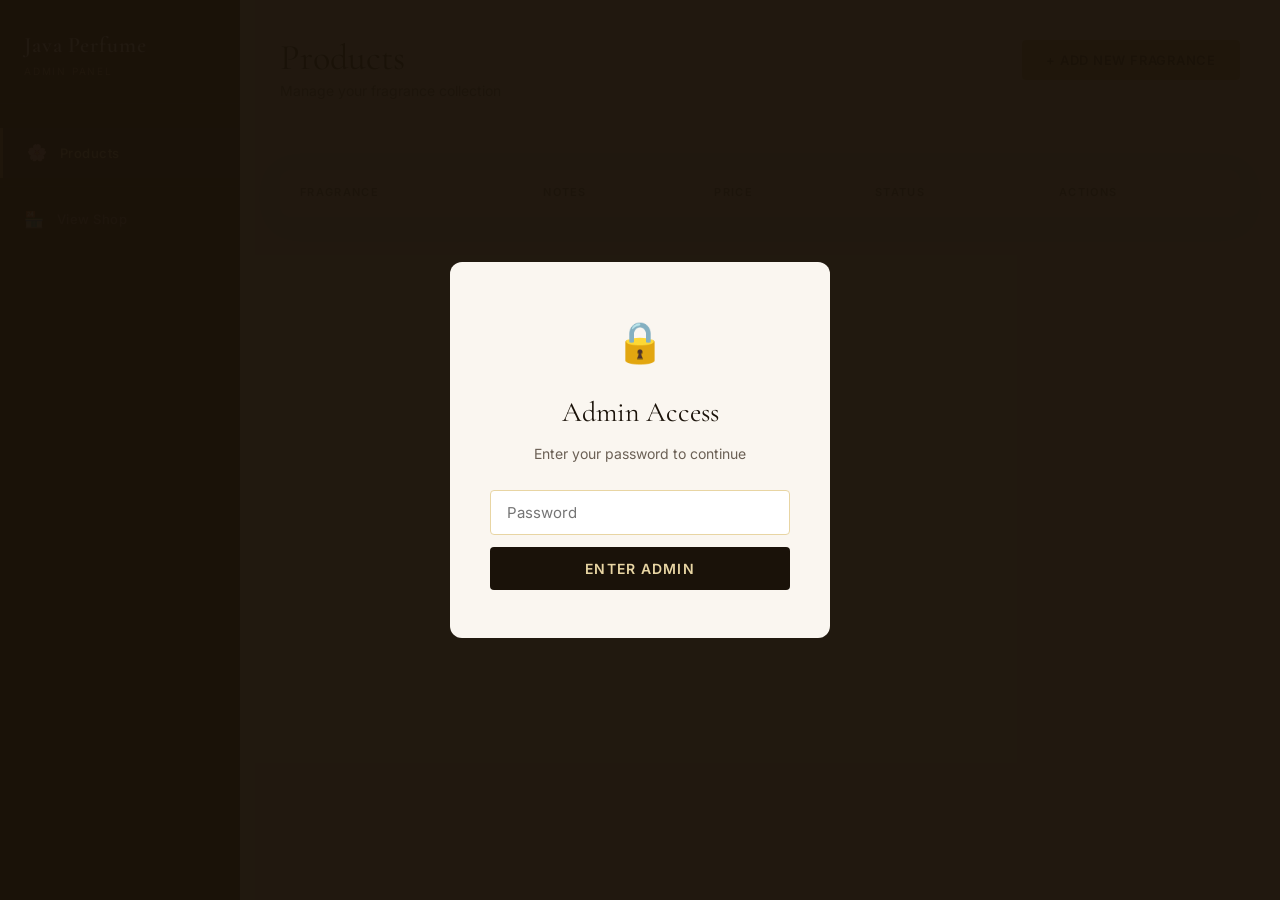
==== commit a43e1be9: "Add files via upload" ====
--- a/admin/index.html
+++ b/admin/index.html
@@ -3,7 +3,7 @@
 <head>
   <meta charset="UTF-8"/>
   <meta name="viewport" content="width=device-width, initial-scale=1.0"/>
-  <title>Admin — Maison Lumière</title>
+  <title>Admin — Java Perfume</title>
   <link rel="preconnect" href="https://fonts.googleapis.com"/>
   <link href="https://fonts.googleapis.com/css2?family=Cormorant+Garamond:ital,wght@0,300;0,400;0,600;1,400&family=Inter:wght@300;400;500;600&display=swap" rel="stylesheet"/>
   <link rel="stylesheet" href="../css/style.css"/>
@@ -13,7 +13,7 @@
 
   <!-- PASSWORD OVERLAY -->
   <div id="passwordOverlay" style="position:fixed;inset:0;background:rgba(26,18,9,0.97);z-index:9999;display:flex;align-items:center;justify-content:center;">
-    <div style="background:#FAF6F0;border-radius:12px;padding:48px 40px;max-width:380px;width:90%;text-align:center;box-shadow:0 24px 80px rgba(0,0,0,0.5);">
+    <div style="background:#FAF6F0;border-radius:12px;padding:48px 40px;max-width:380px;width:90%;text-align:center;">
       <div style="font-size:40px;margin-bottom:16px;">🔒</div>
       <h2 style="font-family:'Cormorant Garamond',serif;font-size:28px;font-weight:400;color:#1A1209;margin-bottom:8px;">Admin Access</h2>
       <p style="color:#6B6055;font-size:14px;margin-bottom:24px;">Enter your password to continue</p>
@@ -23,10 +23,9 @@
     </div>
   </div>
 
-  <!-- SIDEBAR -->
   <aside class="admin-sidebar">
     <div class="sidebar-logo">
-      <span class="logo-main">Maison Lumière</span>
+      <span class="logo-main">Java Perfume</span>
       <span class="logo-sub">Admin Panel</span>
     </div>
     <nav class="sidebar-nav">
@@ -35,7 +34,6 @@
     </nav>
   </aside>
 
-  <!-- MAIN -->
   <main class="admin-main">
     <div class="tab-pane active" id="tab-products">
       <div class="admin-topbar">
@@ -69,6 +67,22 @@
       <button class="modal-close" id="productModalClose">✕</button>
       <h3 class="modal-title" id="productModalTitle">Add New Fragrance</h3>
       <div class="modal-grid">
+
+        <!-- IMAGE UPLOAD -->
+        <div class="form-group full">
+          <label>Product Photo</label>
+          <div class="image-upload-box" id="imageUploadBox">
+            <img id="imagePreview" src="" alt="" style="display:none;width:100%;height:100%;object-fit:cover;border-radius:8px;"/>
+            <div id="imageUploadPlaceholder">
+              <div style="font-size:36px;margin-bottom:8px;">📷</div>
+              <p style="color:#6B6055;font-size:13px;">Click to upload a photo</p>
+              <p style="color:#9E8E7E;font-size:11px;">JPG, PNG — max 5MB</p>
+            </div>
+            <input type="file" id="imageInput" accept="image/*" style="position:absolute;inset:0;opacity:0;cursor:pointer;"/>
+          </div>
+          <p id="imageStatus" style="font-size:12px;color:#6B6055;margin-top:6px;"></p>
+        </div>
+
         <div class="form-group">
           <label>Fragrance Name *</label>
           <input type="text" id="pName" placeholder="e.g. Oud Noir Absolu"/>
@@ -86,24 +100,8 @@
           <textarea id="pDesc" placeholder="Describe the fragrance..."></textarea>
         </div>
         <div class="form-group">
-          <label>Emoji Icon</label>
-          <input type="text" id="pEmoji" placeholder="🌸" maxlength="4"/>
-        </div>
-        <div class="form-group">
           <label>Badge (optional)</label>
           <input type="text" id="pBadge" placeholder="New / Limited / Bestseller"/>
-        </div>
-        <div class="form-group full">
-          <label>Card Background</label>
-          <select id="pBg">
-            <option value="linear-gradient(135deg,#1A1209 0%,#2E1A0E 100%)">Dark Oud</option>
-            <option value="linear-gradient(135deg,#5E1224 0%,#8B3A52 100%)">Deep Rose</option>
-            <option value="linear-gradient(135deg,#7B4A0F 0%,#C9A96E 100%)">Warm Amber</option>
-            <option value="linear-gradient(135deg,#0F3A5E 0%,#2A6B9C 100%)">Ocean Blue</option>
-            <option value="linear-gradient(135deg,#3B1F4E 0%,#7B5EA7 100%)">Iris Purple</option>
-            <option value="linear-gradient(135deg,#1E3C1A 0%,#4A7A40 100%)">Forest Green</option>
-            <option value="linear-gradient(135deg,#C9A96E 0%,#E8D5A3 100%)">Gold</option>
-          </select>
         </div>
         <div class="form-group">
           <label>Available in Shop</label>
@@ -114,6 +112,7 @@
         </div>
       </div>
       <input type="hidden" id="pEditId"/>
+      <input type="hidden" id="pExistingImage"/>
       <div id="saveError" style="display:none;color:#B72B1A;font-size:13px;margin-bottom:12px;"></div>
       <button class="btn-save" id="btnSaveProduct">Save Fragrance</button>
     </div>
@@ -125,7 +124,7 @@
       <button class="modal-close" id="deleteModalClose">✕</button>
       <div style="font-size:48px;margin-bottom:16px;">🗑️</div>
       <h3 class="modal-title" style="margin-bottom:8px;">Remove Fragrance?</h3>
-      <p style="color:var(--smoke);margin-bottom:28px;" id="deleteProductName">This cannot be undone.</p>
+      <p style="color:var(--smoke);margin-bottom:28px;" id="deleteProductName"></p>
       <div style="display:flex;gap:12px;justify-content:center;">
         <button class="btn-cancel" id="deleteCancel">Cancel</button>
         <button class="btn-delete" id="deleteConfirm">Yes, Remove</button>
--- a/css/style.css
+++ b/css/style.css
@@ -467,3 +467,32 @@
   margin: 0 auto 16px;
 }
 @keyframes spin { to { transform: rotate(360deg); } }
+
+/* Product image */
+.product-thumb { position: relative; width: 100%; aspect-ratio: 3/4; overflow: hidden; }
+.product-img { width: 100%; height: 100%; object-fit: cover; display: block; transition: transform 0.4s; }
+.product-card:hover .product-img { transform: scale(1.04); }
+.product-thumb-emoji { width: 100%; height: 100%; display: flex; align-items: center; justify-content: center; }
+
+/* Image upload box */
+.image-upload-box {
+  position: relative;
+  width: 100%;
+  height: 200px;
+  border: 2px dashed var(--gold);
+  border-radius: var(--radius-lg);
+  display: flex;
+  align-items: center;
+  justify-content: center;
+  cursor: pointer;
+  background: var(--parchment);
+  overflow: hidden;
+  transition: border-color 0.2s, background 0.2s;
+}
+.image-upload-box:hover { border-color: var(--gold-dark); background: var(--parchment-2); }
+#imageUploadPlaceholder { text-align: center; display: flex; flex-direction: column; align-items: center; pointer-events: none; }
+
+/* Loading spinner */
+.loading-state { grid-column:1/-1; text-align:center; padding:80px 32px; color:var(--smoke); }
+.spinner { width:40px;height:40px;border:3px solid var(--parchment-2);border-top-color:var(--gold);border-radius:50%;animation:spin 0.8s linear infinite;margin:0 auto 16px; }
+@keyframes spin { to { transform: rotate(360deg); } }
